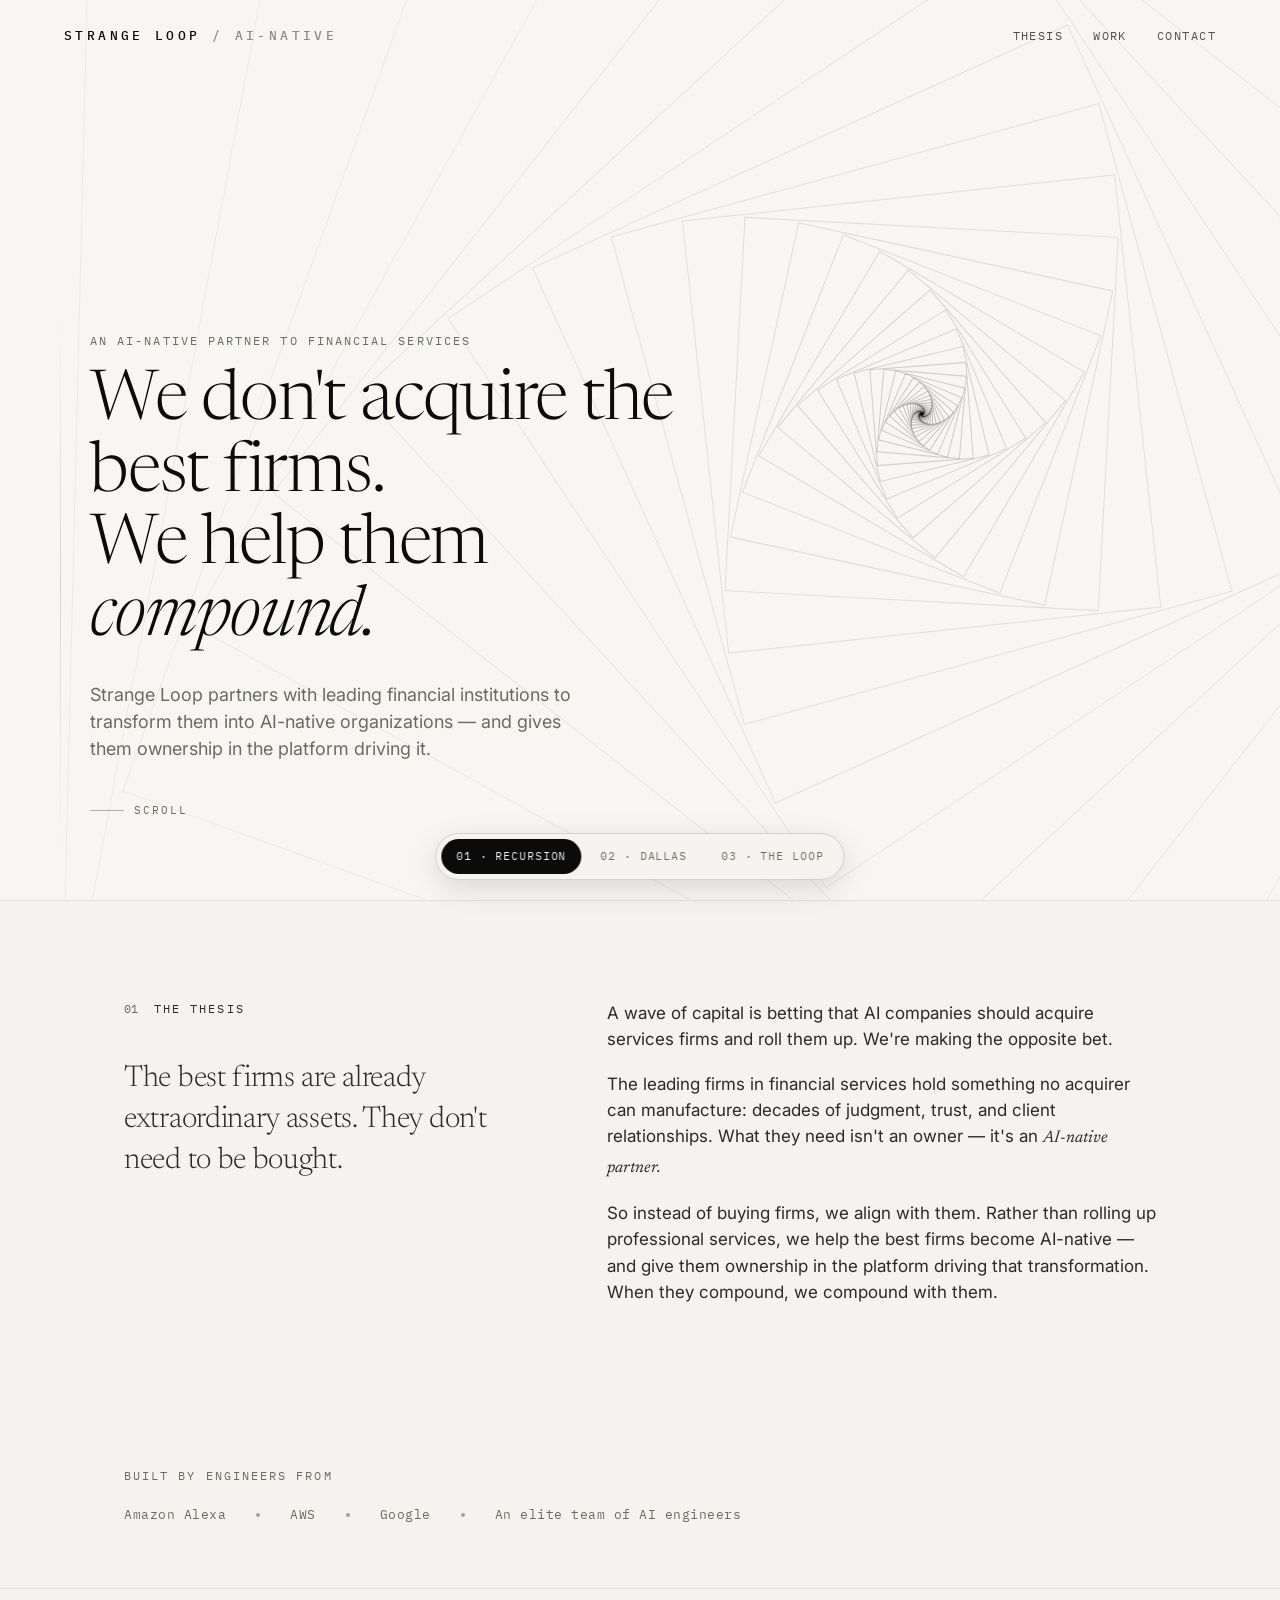
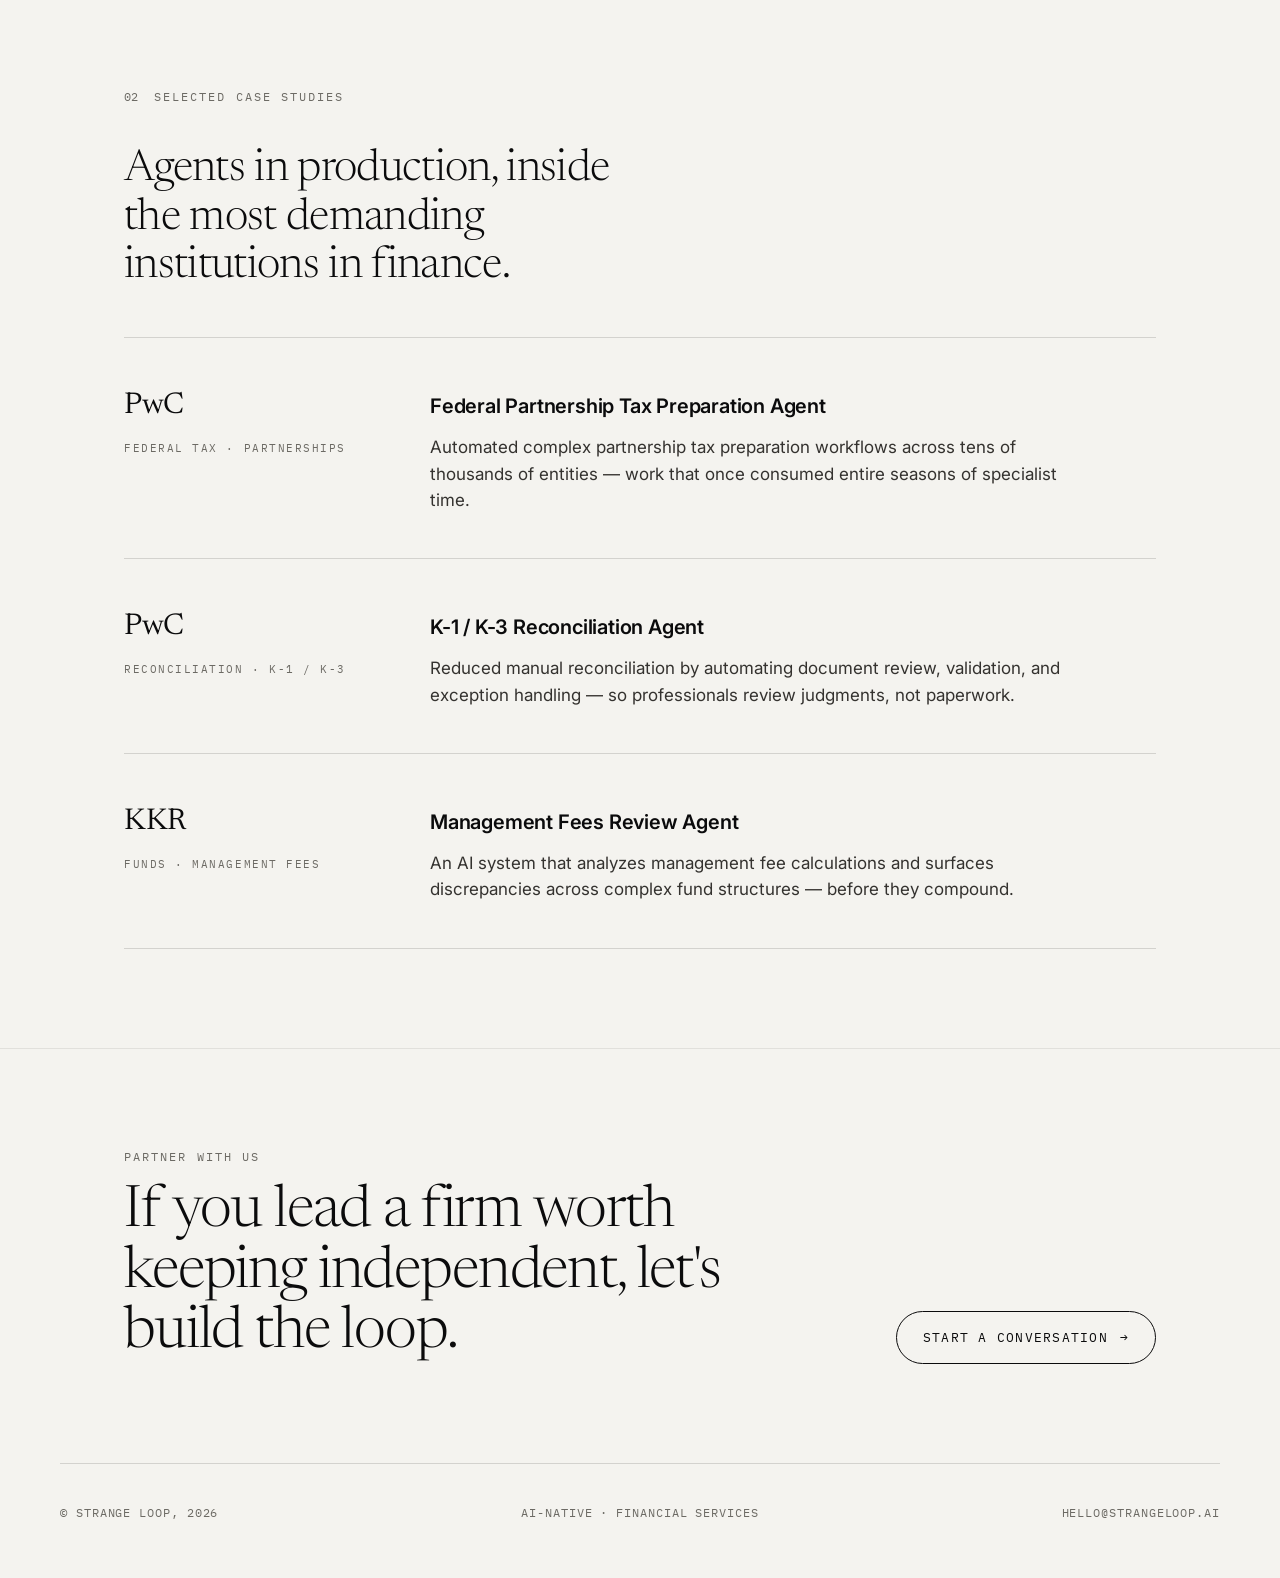
==== option1.html @ 47e1f04c "Strange Loop — one-page site with three hero concepts Co-Authored-By: Claude Opus 4.8 (1M context) <" ====
<!DOCTYPE html>
<html lang="en">
<head>
<meta charset="UTF-8">
<meta name="viewport" content="width=device-width, initial-scale=1">
<title>Strange Loop — AI-native partnership for financial services</title>
<meta name="description" content="Strange Loop partners with leading financial institutions to transform them into AI-native organizations.">
<link rel="stylesheet" href="styles.css">
<style>
  /* Concept 01 — Escher / recursive strange-loop, stark on paper */
  .hero { background: #f7f6f2; }
  .hero__canvas { z-index: 0; }
  .hero__inner::before {
    /* hairline framing the type, echoing the recursion */
    content: ""; position: absolute; left: 0; top: 96px; bottom: 40px; width: 1px;
    background: linear-gradient(180deg, transparent, var(--line), transparent);
  }
  .hero__inner { padding-left: 30px; }
  @media (max-width: 680px){ .hero__inner { padding-left: 0; } .hero__inner::before{ display:none; } }
</style>
</head>
<body>

<header class="nav">
  <div class="mark">STRANGE&nbsp;LOOP <span>/ AI-NATIVE</span></div>
  <nav class="links">
    <a href="#thesis">Thesis</a>
    <a href="#work">Work</a>
    <a href="#contact">Contact</a>
  </nav>
</header>

<section class="hero">
  <canvas class="hero__canvas" id="loop"></canvas>
  <div class="hero__inner wrap">
    <p class="eyebrow">An AI-native partner to financial services</p>
    <h1>We don't acquire the best firms.<br>We help them <em>compound.</em></h1>
    <p class="lede">Strange Loop partners with leading financial institutions to transform
       them into AI-native organizations — and gives them ownership in the platform driving it.</p>
    <span class="scrollcue">Scroll</span>
  </div>
</section>

<!-- ===== shared content ===== -->
<main>

<section class="band" id="thesis">
  <div class="wrap split reveal">
    <div>
      <div class="kicker-row"><span class="idx">01</span><p class="eyebrow">The thesis</p></div>
      <p class="lead-para">The best firms are already extraordinary assets. They don't need to be bought.</p>
    </div>
    <div>
      <p>A wave of capital is betting that AI companies should acquire services firms and roll them
         up. We're making the opposite bet.</p>
      <p>The leading firms in financial services hold something no acquirer can manufacture: decades
         of judgment, trust, and client relationships. What they need isn't an owner — it's an
         <span class="pull"><em>AI-native partner.</em></span></p>
      <p>So instead of buying firms, we align with them. Rather than rolling up professional services,
         we help the best firms become AI-native — and give them ownership in the platform driving
         that transformation. When they compound, we compound with them.</p>
    </div>
  </div>
</section>

<section class="band--tight">
  <div class="wrap reveal">
    <p class="eyebrow" style="margin-bottom:20px">Built by engineers from</p>
    <div class="cred">
      <span>Amazon&nbsp;Alexa</span><span class="dot"></span>
      <span>AWS</span><span class="dot"></span>
      <span>Google</span><span class="dot"></span>
      <span>An elite team of AI engineers</span>
    </div>
  </div>
</section>

<section class="band" id="work">
  <div class="wrap">
    <div class="kicker-row reveal"><span class="idx">02</span><p class="eyebrow">Selected case studies</p></div>
    <h2 class="section-title reveal" style="margin-bottom:46px">Agents in production, inside the most
        demanding institutions in finance.</h2>

    <div class="cases">
      <article class="case reveal">
        <div class="case__meta">
          <div class="client">PwC</div>
          <div class="tag">Federal Tax · Partnerships</div>
        </div>
        <div class="case__body">
          <h3>Federal Partnership Tax Preparation Agent</h3>
          <p>Automated complex partnership tax preparation workflows across tens of thousands of
             entities — work that once consumed entire seasons of specialist time.</p>
        </div>
      </article>

      <article class="case reveal">
        <div class="case__meta">
          <div class="client">PwC</div>
          <div class="tag">Reconciliation · K-1 / K-3</div>
        </div>
        <div class="case__body">
          <h3>K-1 / K-3 Reconciliation Agent</h3>
          <p>Reduced manual reconciliation by automating document review, validation, and exception
             handling — so professionals review judgments, not paperwork.</p>
        </div>
      </article>

      <article class="case reveal">
        <div class="case__meta">
          <div class="client">KKR</div>
          <div class="tag">Funds · Management Fees</div>
        </div>
        <div class="case__body">
          <h3>Management Fees Review Agent</h3>
          <p>An AI system that analyzes management fee calculations and surfaces discrepancies across
             complex fund structures — before they compound.</p>
        </div>
      </article>
    </div>
  </div>
</section>

<section class="band" id="contact">
  <div class="wrap cta reveal">
    <div>
      <p class="eyebrow">Partner with us</p>
      <h2>If you lead a firm worth keeping independent, let's build the loop.</h2>
    </div>
    <a class="btn" href="mailto:hello@strangeloop.ai">Start a conversation <span class="arr">→</span></a>
  </div>
</section>

<footer class="foot wrap">
  <span>© Strange Loop, 2026</span>
  <span>AI-native · Financial services</span>
  <span>hello@strangeloop.ai</span>
</footer>
</main>

<!-- concept switcher -->
<nav class="switcher">
  <a href="option1.html" class="active">01 · Recursion</a>
  <a href="option2.html">02 · Dallas</a>
  <a href="option3.html">03 · The Loop</a>
</nav>

<script>
/* ---- recursive "strange loop": an endlessly zooming Droste vortex of hairline squares ---- */
(function () {
  const cv = document.getElementById('loop');
  const ctx = cv.getContext('2d');
  let w, h, dpr, cx, cy;
  const K = 0.86;           // scale between successive frames
  const STEP = 0.16;        // rotation between successive frames (radians)
  const COUNT = 60;         // depth of recursion
  let phase = 0;

  function resize() {
    dpr = Math.min(window.devicePixelRatio || 1, 2);
    w = cv.clientWidth; h = cv.clientHeight;
    cv.width = w * dpr; cv.height = h * dpr;
    ctx.setTransform(dpr, 0, 0, dpr, 0, 0);
    // vortex sits to the right, bleeding off-canvas — sparse, asymmetric
    cx = w * (w < 700 ? 0.5 : 0.72);
    cy = h * 0.46;
  }
  window.addEventListener('resize', resize);
  resize();

  const reduce = window.matchMedia('(prefers-reduced-motion: reduce)').matches;

  function draw() {
    ctx.clearRect(0, 0, w, h);
    const base = Math.max(w, h) * 1.35;
    ctx.lineJoin = 'miter';
    for (let i = COUNT - 1; i >= 0; i--) {
      const t = i + phase;
      const s = base * Math.pow(K, t);
      const rot = t * STEP;
      // depth-based fade: nearer (large) squares faintest, so the eye falls inward forever
      const depth = i / COUNT;
      const alpha = 0.05 + 0.5 * Math.pow(depth, 1.3);
      ctx.save();
      ctx.translate(cx, cy);
      ctx.rotate(rot);
      ctx.strokeStyle = 'rgba(11,11,12,' + alpha.toFixed(3) + ')';
      ctx.lineWidth = 1;
      ctx.strokeRect(-s / 2, -s / 2, s, s);
      ctx.restore();
    }
    if (!reduce) {
      phase += 0.0016;             // continuous inward zoom — the loop never closes
      if (phase >= 1) phase -= 1;  // seamless wrap: square i takes square (i+1)'s place
    }
    requestAnimationFrame(draw);
  }
  draw();
})();

/* reveal on scroll */
(function () {
  const io = new IntersectionObserver((es) => {
    es.forEach(e => { if (e.isIntersecting) { e.target.classList.add('in'); io.unobserve(e.target); } });
  }, { threshold: 0.12 });
  document.querySelectorAll('.reveal').forEach(el => io.observe(el));
})();
</script>
</body>
</html>
---- styles.css ----
/* ============================================================
   STRANGE LOOP — shared stylesheet
   Tech / private-equity register: stark, editorial, monochrome.
   ============================================================ */

@import url('https://fonts.googleapis.com/css2?family=Newsreader:ital,opsz,wght@0,6..72,300;0,6..72,400;0,6..72,500;1,6..72,300&family=Inter:wght@400;500;600&family=IBM+Plex+Mono:wght@400;500&display=swap');

:root {
  --ink:    #0b0b0c;
  --paper:  #f4f3ef;
  --paper2: #eceae3;
  --muted:  #6c6a64;
  --line:   rgba(11, 11, 12, 0.14);
  --line-2: rgba(11, 11, 12, 0.08);
  --accent: #9a3b2e;            /* restrained oxblood, used almost nowhere */

  --serif: 'Newsreader', Georgia, 'Times New Roman', serif;
  --sans:  'Inter', -apple-system, BlinkMacSystemFont, 'Segoe UI', sans-serif;
  --mono:  'IBM Plex Mono', ui-monospace, 'SF Mono', Menlo, monospace;

  --maxw: 1160px;
  --gutter: clamp(22px, 5vw, 64px);
}

* { box-sizing: border-box; }

html { -webkit-text-size-adjust: 100%; scroll-behavior: smooth; }

body {
  margin: 0;
  background: var(--paper);
  color: var(--ink);
  font-family: var(--sans);
  font-size: 17px;
  line-height: 1.55;
  -webkit-font-smoothing: antialiased;
  text-rendering: optimizeLegibility;
}

a { color: inherit; text-decoration: none; }

.wrap { max-width: var(--maxw); margin: 0 auto; padding: 0 var(--gutter); }

/* ---------- eyebrow / labels ---------- */
.eyebrow {
  font-family: var(--mono);
  font-size: 11.5px;
  letter-spacing: 0.18em;
  text-transform: uppercase;
  color: var(--muted);
  margin: 0;
}

/* ---------- top nav ---------- */
.nav {
  position: absolute;
  top: 0; left: 0; right: 0;
  z-index: 20;
  display: flex;
  align-items: center;
  justify-content: space-between;
  padding: 26px var(--gutter);
}
.nav .mark {
  font-family: var(--mono);
  font-size: 13px;
  letter-spacing: 0.26em;
  text-transform: uppercase;
  font-weight: 500;
}
.nav .mark span { opacity: 0.45; }
.nav .links {
  display: flex;
  gap: 30px;
  font-family: var(--mono);
  font-size: 12px;
  letter-spacing: 0.12em;
  text-transform: uppercase;
}
.nav .links a { opacity: 0.7; transition: opacity .2s; }
.nav .links a:hover { opacity: 1; }
@media (max-width: 680px) { .nav .links { display: none; } }

/* ---------- hero (shared frame; visuals overridden per page) ---------- */
.hero {
  position: relative;
  min-height: 100vh;
  min-height: 100svh;
  display: flex;
  align-items: flex-end;
  overflow: hidden;
}
.hero__canvas, .hero__video {
  position: absolute;
  inset: 0;
  width: 100%;
  height: 100%;
  z-index: 0;
}
.hero__video { object-fit: cover; }
.hero__inner {
  position: relative;
  z-index: 10;
  width: 100%;
  padding-top: 120px;
  padding-bottom: clamp(48px, 9vh, 110px);
}
.hero h1 {
  font-family: var(--serif);
  font-weight: 300;
  font-size: clamp(33px, 5.4vw, 70px);
  line-height: 1.04;
  letter-spacing: -0.018em;
  margin: 18px 0 0;
  max-width: 16ch;
}
.hero h1 em { font-style: italic; }
.hero .lede {
  margin: 26px 0 0;
  max-width: 46ch;
  font-size: clamp(15px, 1.5vw, 18px);
  color: var(--muted);
  line-height: 1.5;
}
.hero .scrollcue {
  margin-top: 40px;
  font-family: var(--mono);
  font-size: 11px;
  letter-spacing: 0.18em;
  text-transform: uppercase;
  color: var(--muted);
  display: inline-flex;
  align-items: center;
  gap: 10px;
}
.hero .scrollcue::before {
  content: ""; width: 34px; height: 1px; background: currentColor; opacity: .5;
}

/* dark hero variant (video / dark canvas) */
.hero--dark { background: #050506; color: #f4f3ef; }
.hero--dark .lede { color: rgba(244,243,239,0.66); }
.hero--dark .scrollcue { color: rgba(244,243,239,0.6); }
.hero--dark .nav .links a, .hero--dark .nav .mark { color: #f4f3ef; }
.scrim {
  position: absolute; inset: 0; z-index: 5;
  background:
    linear-gradient(180deg, rgba(5,5,6,0.55) 0%, rgba(5,5,6,0.12) 32%, rgba(5,5,6,0.2) 62%, rgba(5,5,6,0.86) 100%);
}

/* ---------- section scaffolding ---------- */
section { position: relative; }
.band { padding: clamp(70px, 11vh, 140px) 0; border-top: 1px solid var(--line-2); }
.band--tight { padding: clamp(48px, 7vh, 96px) 0; }

.measure { max-width: 60ch; }

.kicker-row {
  display: flex; align-items: baseline; gap: 16px;
  margin-bottom: 40px;
}
.kicker-row .idx { font-family: var(--mono); font-size: 12px; color: var(--muted); }

h2.section-title {
  font-family: var(--serif);
  font-weight: 300;
  font-size: clamp(26px, 3.6vw, 44px);
  line-height: 1.1;
  letter-spacing: -0.015em;
  margin: 12px 0 0;
  max-width: 22ch;
}

.lead-para {
  font-family: var(--serif);
  font-weight: 300;
  font-size: clamp(20px, 2.5vw, 30px);
  line-height: 1.38;
  letter-spacing: -0.01em;
  margin: 0;
  max-width: 26ch;
}

/* ---------- thesis split ---------- */
.split {
  display: grid;
  grid-template-columns: 0.85fr 1.15fr;
  gap: clamp(30px, 6vw, 90px);
  align-items: start;
}
@media (max-width: 820px) { .split { grid-template-columns: 1fr; gap: 26px; } }
.split p { margin: 0 0 18px; color: #2c2b29; }
.split p:last-child { margin-bottom: 0; }
.split .pull { font-family: var(--serif); }

/* ---------- credibility strip ---------- */
.cred {
  display: flex; flex-wrap: wrap; align-items: center;
  gap: 14px 30px;
  font-family: var(--mono);
  font-size: 12.5px;
  letter-spacing: 0.04em;
  color: var(--muted);
}
.cred .dot { width: 4px; height: 4px; border-radius: 50%; background: var(--muted); opacity: .6; }

/* ---------- case studies ---------- */
.cases { display: grid; grid-template-columns: 1fr; }
.case {
  display: grid;
  grid-template-columns: 0.5fr 1.5fr;
  gap: clamp(20px, 5vw, 70px);
  padding: clamp(34px, 5vh, 56px) 0;
  border-top: 1px solid var(--line);
  align-items: baseline;
}
.case:last-child { border-bottom: 1px solid var(--line); }
@media (max-width: 760px) { .case { grid-template-columns: 1fr; gap: 14px; } }
.case__meta .client {
  font-family: var(--serif);
  font-size: clamp(22px, 2.6vw, 30px);
  font-weight: 400;
  letter-spacing: -0.01em;
}
.case__meta .tag {
  margin-top: 10px;
  font-family: var(--mono);
  font-size: 11px;
  letter-spacing: 0.14em;
  text-transform: uppercase;
  color: var(--muted);
}
.case__body h3 {
  font-family: var(--sans);
  font-weight: 600;
  font-size: clamp(17px, 1.7vw, 20px);
  letter-spacing: -0.01em;
  margin: 0 0 12px;
}
.case__body p { margin: 0; color: #34322f; max-width: 58ch; }
.case__num {
  font-family: var(--mono); font-size: 12px; color: var(--muted);
}

/* ---------- CTA / contact ---------- */
.cta {
  display: grid; grid-template-columns: 1fr auto; gap: 30px;
  align-items: end;
}
@media (max-width: 700px){ .cta { grid-template-columns: 1fr; } }
.cta h2 {
  font-family: var(--serif); font-weight: 300;
  font-size: clamp(30px, 5vw, 58px); line-height: 1.05;
  letter-spacing: -0.02em; margin: 16px 0 0; max-width: 18ch;
}
.btn {
  display: inline-flex; align-items: center; gap: 12px;
  font-family: var(--mono); font-size: 12.5px; letter-spacing: 0.1em;
  text-transform: uppercase;
  border: 1px solid var(--ink);
  padding: 16px 26px;
  border-radius: 100px;
  transition: background .22s, color .22s;
  white-space: nowrap;
}
.btn:hover { background: var(--ink); color: var(--paper); }
.btn .arr { transition: transform .22s; }
.btn:hover .arr { transform: translateX(4px); }

/* ---------- footer ---------- */
.foot {
  border-top: 1px solid var(--line);
  padding: 40px 0 56px;
  display: flex; flex-wrap: wrap; justify-content: space-between; gap: 16px;
  font-family: var(--mono); font-size: 11.5px; letter-spacing: 0.08em;
  color: var(--muted); text-transform: uppercase;
}

/* ---------- page switcher (to compare the three concepts) ---------- */
.switcher {
  position: fixed; z-index: 60;
  bottom: 20px; left: 50%; transform: translateX(-50%);
  display: flex; gap: 4px; padding: 5px;
  background: rgba(244,243,239,0.82);
  backdrop-filter: blur(12px) saturate(140%);
  border: 1px solid var(--line);
  border-radius: 100px;
  box-shadow: 0 8px 30px rgba(0,0,0,0.12);
}
.switcher a {
  font-family: var(--mono); font-size: 11px; letter-spacing: 0.08em;
  text-transform: uppercase;
  padding: 9px 15px; border-radius: 100px; color: var(--muted);
  transition: background .2s, color .2s;
}
.switcher a:hover { color: var(--ink); }
.switcher a.active { background: var(--ink); color: var(--paper); }

/* reveal on scroll */
.reveal { opacity: 0; transform: translateY(14px); transition: opacity .8s ease, transform .8s ease; }
.reveal.in { opacity: 1; transform: none; }
@media (prefers-reduced-motion: reduce) {
  .reveal { opacity: 1; transform: none; transition: none; }
  html { scroll-behavior: auto; }
}
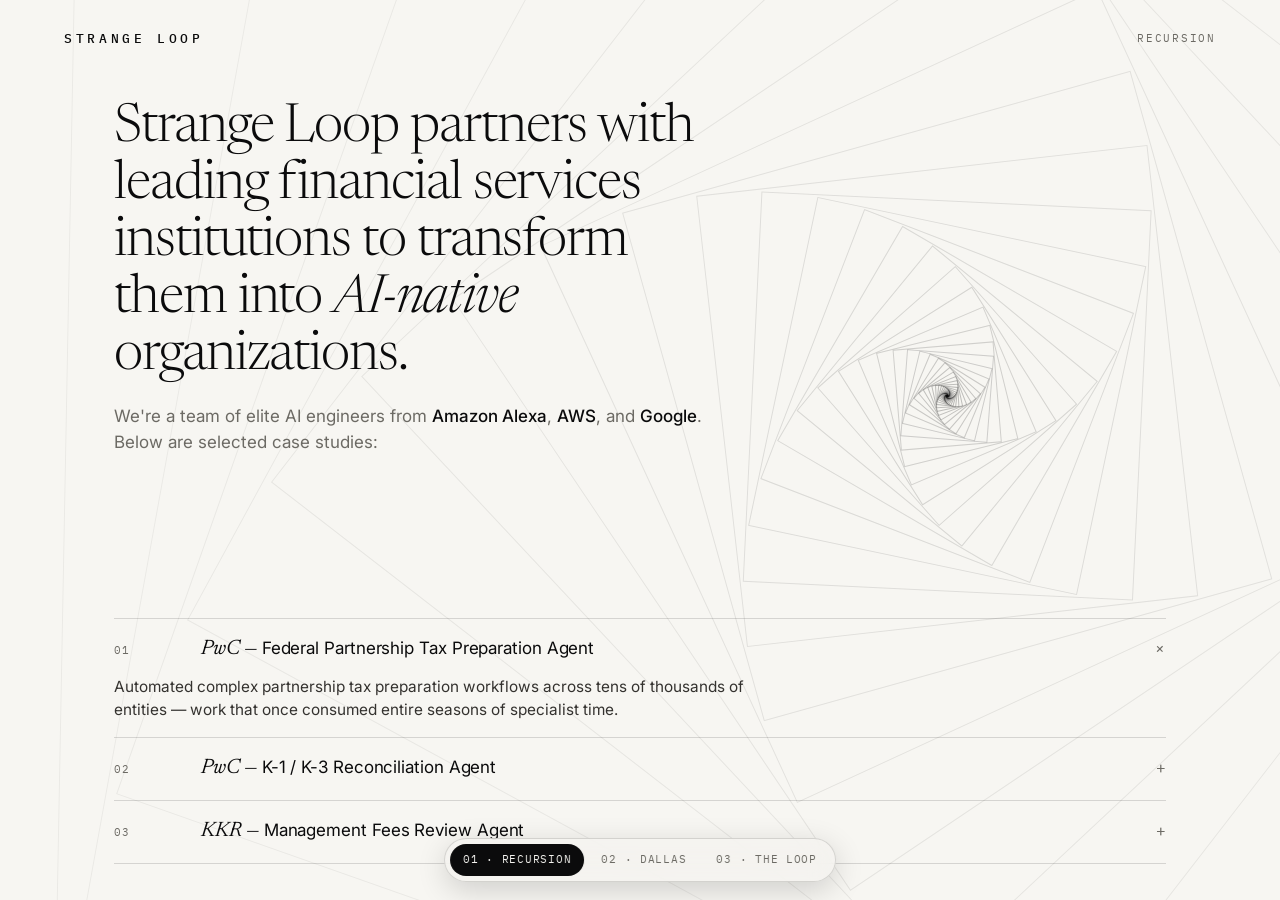
==== commit bfb98616: "Single-screen layout, exact supplied copy only, collapsible case studies Co-Authored-By: Claude Opus" ====
--- a/option1.html
+++ b/option1.html
@@ -3,142 +3,59 @@
 <head>
 <meta charset="UTF-8">
 <meta name="viewport" content="width=device-width, initial-scale=1">
-<title>Strange Loop — AI-native partnership for financial services</title>
-<meta name="description" content="Strange Loop partners with leading financial institutions to transform them into AI-native organizations.">
+<title>Strange Loop</title>
+<meta name="description" content="Strange Loop partners with leading financial services institutions to transform them into AI-native organizations.">
 <link rel="stylesheet" href="styles.css">
 <style>
-  /* Concept 01 — Escher / recursive strange-loop, stark on paper */
-  .hero { background: #f7f6f2; }
-  .hero__canvas { z-index: 0; }
-  .hero__inner::before {
-    /* hairline framing the type, echoing the recursion */
-    content: ""; position: absolute; left: 0; top: 96px; bottom: 40px; width: 1px;
-    background: linear-gradient(180deg, transparent, var(--line), transparent);
-  }
-  .hero__inner { padding-left: 30px; }
-  @media (max-width: 680px){ .hero__inner { padding-left: 0; } .hero__inner::before{ display:none; } }
+  .stage { background: #f7f6f2; }   /* Concept 01 — Escher / recursive loop, ink on paper */
 </style>
 </head>
 <body>
+<div class="stage">
+  <canvas class="stage__bg" id="loop"></canvas>
 
-<header class="nav">
-  <div class="mark">STRANGE&nbsp;LOOP <span>/ AI-NATIVE</span></div>
-  <nav class="links">
-    <a href="#thesis">Thesis</a>
-    <a href="#work">Work</a>
-    <a href="#contact">Contact</a>
-  </nav>
-</header>
+  <header class="nav">
+    <div class="mark">Strange&nbsp;Loop</div>
+    <div class="meta">Recursion</div>
+  </header>
 
-<section class="hero">
-  <canvas class="hero__canvas" id="loop"></canvas>
-  <div class="hero__inner wrap">
-    <p class="eyebrow">An AI-native partner to financial services</p>
-    <h1>We don't acquire the best firms.<br>We help them <em>compound.</em></h1>
-    <p class="lede">Strange Loop partners with leading financial institutions to transform
-       them into AI-native organizations — and gives them ownership in the platform driving it.</p>
-    <span class="scrollcue">Scroll</span>
-  </div>
-</section>
+  <div class="frame">
+    <div>
+      <h1 class="headline">Strange Loop partners with leading financial services institutions to transform them into <em>AI-native</em> organizations.</h1>
+      <p class="intro">We're a team of elite AI engineers from <b>Amazon Alexa</b>, <b>AWS</b>, and <b>Google</b>. Below are selected case studies:</p>
+    </div>
 
-<!-- ===== shared content ===== -->
-<main>
+    <div class="studies">
+      <details class="study" open>
+        <summary>
+          <span class="idx">01</span>
+          <span class="client">PwC&thinsp;—&thinsp;<b>Federal Partnership Tax Preparation Agent</b></span>
+          <span class="sign">+</span>
+        </summary>
+        <p class="desc">Automated complex partnership tax preparation workflows across tens of thousands of entities — work that once consumed entire seasons of specialist time.</p>
+      </details>
 
-<section class="band" id="thesis">
-  <div class="wrap split reveal">
-    <div>
-      <div class="kicker-row"><span class="idx">01</span><p class="eyebrow">The thesis</p></div>
-      <p class="lead-para">The best firms are already extraordinary assets. They don't need to be bought.</p>
-    </div>
-    <div>
-      <p>A wave of capital is betting that AI companies should acquire services firms and roll them
-         up. We're making the opposite bet.</p>
-      <p>The leading firms in financial services hold something no acquirer can manufacture: decades
-         of judgment, trust, and client relationships. What they need isn't an owner — it's an
-         <span class="pull"><em>AI-native partner.</em></span></p>
-      <p>So instead of buying firms, we align with them. Rather than rolling up professional services,
-         we help the best firms become AI-native — and give them ownership in the platform driving
-         that transformation. When they compound, we compound with them.</p>
+      <details class="study">
+        <summary>
+          <span class="idx">02</span>
+          <span class="client">PwC&thinsp;—&thinsp;<b>K-1 / K-3 Reconciliation Agent</b></span>
+          <span class="sign">+</span>
+        </summary>
+        <p class="desc">Reduced manual reconciliation work by automating document review, validation, and exception handling — so professionals review judgments, not paperwork.</p>
+      </details>
+
+      <details class="study">
+        <summary>
+          <span class="idx">03</span>
+          <span class="client">KKR&thinsp;—&thinsp;<b>Management Fees Review Agent</b></span>
+          <span class="sign">+</span>
+        </summary>
+        <p class="desc">Built an AI system that analyzes management fee calculations and surfaces discrepancies across complex fund structures — before they compound.</p>
+      </details>
     </div>
   </div>
-</section>
+</div>
 
-<section class="band--tight">
-  <div class="wrap reveal">
-    <p class="eyebrow" style="margin-bottom:20px">Built by engineers from</p>
-    <div class="cred">
-      <span>Amazon&nbsp;Alexa</span><span class="dot"></span>
-      <span>AWS</span><span class="dot"></span>
-      <span>Google</span><span class="dot"></span>
-      <span>An elite team of AI engineers</span>
-    </div>
-  </div>
-</section>
-
-<section class="band" id="work">
-  <div class="wrap">
-    <div class="kicker-row reveal"><span class="idx">02</span><p class="eyebrow">Selected case studies</p></div>
-    <h2 class="section-title reveal" style="margin-bottom:46px">Agents in production, inside the most
-        demanding institutions in finance.</h2>
-
-    <div class="cases">
-      <article class="case reveal">
-        <div class="case__meta">
-          <div class="client">PwC</div>
-          <div class="tag">Federal Tax · Partnerships</div>
-        </div>
-        <div class="case__body">
-          <h3>Federal Partnership Tax Preparation Agent</h3>
-          <p>Automated complex partnership tax preparation workflows across tens of thousands of
-             entities — work that once consumed entire seasons of specialist time.</p>
-        </div>
-      </article>
-
-      <article class="case reveal">
-        <div class="case__meta">
-          <div class="client">PwC</div>
-          <div class="tag">Reconciliation · K-1 / K-3</div>
-        </div>
-        <div class="case__body">
-          <h3>K-1 / K-3 Reconciliation Agent</h3>
-          <p>Reduced manual reconciliation by automating document review, validation, and exception
-             handling — so professionals review judgments, not paperwork.</p>
-        </div>
-      </article>
-
-      <article class="case reveal">
-        <div class="case__meta">
-          <div class="client">KKR</div>
-          <div class="tag">Funds · Management Fees</div>
-        </div>
-        <div class="case__body">
-          <h3>Management Fees Review Agent</h3>
-          <p>An AI system that analyzes management fee calculations and surfaces discrepancies across
-             complex fund structures — before they compound.</p>
-        </div>
-      </article>
-    </div>
-  </div>
-</section>
-
-<section class="band" id="contact">
-  <div class="wrap cta reveal">
-    <div>
-      <p class="eyebrow">Partner with us</p>
-      <h2>If you lead a firm worth keeping independent, let's build the loop.</h2>
-    </div>
-    <a class="btn" href="mailto:hello@strangeloop.ai">Start a conversation <span class="arr">→</span></a>
-  </div>
-</section>
-
-<footer class="foot wrap">
-  <span>© Strange Loop, 2026</span>
-  <span>AI-native · Financial services</span>
-  <span>hello@strangeloop.ai</span>
-</footer>
-</main>
-
-<!-- concept switcher -->
 <nav class="switcher">
   <a href="option1.html" class="active">01 · Recursion</a>
   <a href="option2.html">02 · Dallas</a>
@@ -146,65 +63,39 @@
 </nav>
 
 <script>
-/* ---- recursive "strange loop": an endlessly zooming Droste vortex of hairline squares ---- */
+/* recursive "strange loop": an endlessly zooming Droste vortex of hairline squares */
 (function () {
   const cv = document.getElementById('loop');
   const ctx = cv.getContext('2d');
   let w, h, dpr, cx, cy;
-  const K = 0.86;           // scale between successive frames
-  const STEP = 0.16;        // rotation between successive frames (radians)
-  const COUNT = 60;         // depth of recursion
+  const K = 0.86, STEP = 0.16, COUNT = 60;
   let phase = 0;
-
   function resize() {
     dpr = Math.min(window.devicePixelRatio || 1, 2);
     w = cv.clientWidth; h = cv.clientHeight;
     cv.width = w * dpr; cv.height = h * dpr;
     ctx.setTransform(dpr, 0, 0, dpr, 0, 0);
-    // vortex sits to the right, bleeding off-canvas — sparse, asymmetric
-    cx = w * (w < 700 ? 0.5 : 0.72);
-    cy = h * 0.46;
+    cx = w * (w < 760 ? 0.5 : 0.74); cy = h * 0.44;
   }
-  window.addEventListener('resize', resize);
-  resize();
-
+  window.addEventListener('resize', resize); resize();
   const reduce = window.matchMedia('(prefers-reduced-motion: reduce)').matches;
-
   function draw() {
     ctx.clearRect(0, 0, w, h);
-    const base = Math.max(w, h) * 1.35;
-    ctx.lineJoin = 'miter';
+    const base = Math.max(w, h) * 1.4;
     for (let i = COUNT - 1; i >= 0; i--) {
       const t = i + phase;
       const s = base * Math.pow(K, t);
-      const rot = t * STEP;
-      // depth-based fade: nearer (large) squares faintest, so the eye falls inward forever
       const depth = i / COUNT;
       const alpha = 0.05 + 0.5 * Math.pow(depth, 1.3);
-      ctx.save();
-      ctx.translate(cx, cy);
-      ctx.rotate(rot);
+      ctx.save(); ctx.translate(cx, cy); ctx.rotate(t * STEP);
       ctx.strokeStyle = 'rgba(11,11,12,' + alpha.toFixed(3) + ')';
-      ctx.lineWidth = 1;
-      ctx.strokeRect(-s / 2, -s / 2, s, s);
-      ctx.restore();
+      ctx.lineWidth = 1; ctx.strokeRect(-s / 2, -s / 2, s, s); ctx.restore();
     }
-    if (!reduce) {
-      phase += 0.0016;             // continuous inward zoom — the loop never closes
-      if (phase >= 1) phase -= 1;  // seamless wrap: square i takes square (i+1)'s place
-    }
+    if (!reduce) { phase += 0.0016; if (phase >= 1) phase -= 1; }
     requestAnimationFrame(draw);
   }
   draw();
 })();
-
-/* reveal on scroll */
-(function () {
-  const io = new IntersectionObserver((es) => {
-    es.forEach(e => { if (e.isIntersecting) { e.target.classList.add('in'); io.unobserve(e.target); } });
-  }, { threshold: 0.12 });
-  document.querySelectorAll('.reveal').forEach(el => io.observe(el));
-})();
 </script>
 </body>
 </html>
--- a/styles.css
+++ b/styles.css
@@ -1,305 +1,184 @@
 /* ============================================================
-   STRANGE LOOP — shared stylesheet
-   Tech / private-equity register: stark, editorial, monochrome.
+   STRANGE LOOP — single-screen, above-the-fold layout
+   Only the supplied copy. Three hero treatments share this frame.
    ============================================================ */
 
-@import url('https://fonts.googleapis.com/css2?family=Newsreader:ital,opsz,wght@0,6..72,300;0,6..72,400;0,6..72,500;1,6..72,300&family=Inter:wght@400;500;600&family=IBM+Plex+Mono:wght@400;500&display=swap');
+@import url('https://fonts.googleapis.com/css2?family=Newsreader:ital,opsz,wght@0,6..72,300;0,6..72,400;0,6..72,500;1,6..72,300;1,6..72,400&family=Inter:wght@400;500;600&family=IBM+Plex+Mono:wght@400;500&display=swap');
 
 :root {
   --ink:    #0b0b0c;
   --paper:  #f4f3ef;
-  --paper2: #eceae3;
   --muted:  #6c6a64;
   --line:   rgba(11, 11, 12, 0.14);
-  --line-2: rgba(11, 11, 12, 0.08);
-  --accent: #9a3b2e;            /* restrained oxblood, used almost nowhere */
 
   --serif: 'Newsreader', Georgia, 'Times New Roman', serif;
   --sans:  'Inter', -apple-system, BlinkMacSystemFont, 'Segoe UI', sans-serif;
   --mono:  'IBM Plex Mono', ui-monospace, 'SF Mono', Menlo, monospace;
 
-  --maxw: 1160px;
+  --maxw: 1180px;
   --gutter: clamp(22px, 5vw, 64px);
 }
 
 * { box-sizing: border-box; }
-
-html { -webkit-text-size-adjust: 100%; scroll-behavior: smooth; }
+html, body { height: 100%; }
+html { -webkit-text-size-adjust: 100%; }
 
 body {
   margin: 0;
   background: var(--paper);
   color: var(--ink);
   font-family: var(--sans);
-  font-size: 17px;
-  line-height: 1.55;
+  font-size: 16px;
+  line-height: 1.5;
   -webkit-font-smoothing: antialiased;
   text-rendering: optimizeLegibility;
+  overflow: hidden;                /* single screen, nothing below the fold */
+}
+a { color: inherit; text-decoration: none; }
+
+/* ---------- the one screen ---------- */
+.stage {
+  position: relative;
+  height: 100vh; height: 100svh;
+  display: flex;
+  flex-direction: column;
+  overflow: hidden;
+}
+.stage__bg {
+  position: absolute; inset: 0;
+  width: 100%; height: 100%;
+  z-index: 0;
+}
+video.stage__bg { object-fit: cover; }
+.scrim {
+  position: absolute; inset: 0; z-index: 1;
+  background: linear-gradient(180deg, rgba(5,5,6,0.62) 0%, rgba(5,5,6,0.18) 34%, rgba(5,5,6,0.30) 64%, rgba(5,5,6,0.88) 100%);
 }
 
-a { color: inherit; text-decoration: none; }
-
-.wrap { max-width: var(--maxw); margin: 0 auto; padding: 0 var(--gutter); }
-
-/* ---------- eyebrow / labels ---------- */
-.eyebrow {
+/* ---------- top bar ---------- */
+.nav {
+  position: relative; z-index: 10;
+  display: flex; align-items: center; justify-content: space-between;
+  padding: clamp(20px, 3.2vh, 30px) var(--gutter);
+  flex: 0 0 auto;
+}
+.mark {
   font-family: var(--mono);
-  font-size: 11.5px;
-  letter-spacing: 0.18em;
-  text-transform: uppercase;
-  color: var(--muted);
-  margin: 0;
+  font-size: 13px; letter-spacing: 0.28em; text-transform: uppercase; font-weight: 500;
+}
+.nav .meta {
+  font-family: var(--mono); font-size: 11px; letter-spacing: 0.16em;
+  text-transform: uppercase; color: var(--muted);
 }
 
-/* ---------- top nav ---------- */
-.nav {
-  position: absolute;
-  top: 0; left: 0; right: 0;
-  z-index: 20;
-  display: flex;
-  align-items: center;
-  justify-content: space-between;
-  padding: 26px var(--gutter);
+/* ---------- content frame ---------- */
+.frame {
+  position: relative; z-index: 10;
+  flex: 1 1 auto;
+  display: flex; flex-direction: column; justify-content: space-between;
+  gap: clamp(20px, 3.5vh, 44px);
+  max-width: var(--maxw); width: 100%; margin: 0 auto;
+  padding: clamp(12px, 2.5vh, 30px) var(--gutter) clamp(22px, 4vh, 54px);
 }
-.nav .mark {
-  font-family: var(--mono);
-  font-size: 13px;
-  letter-spacing: 0.26em;
-  text-transform: uppercase;
-  font-weight: 500;
-}
-.nav .mark span { opacity: 0.45; }
-.nav .links {
-  display: flex;
-  gap: 30px;
-  font-family: var(--mono);
-  font-size: 12px;
-  letter-spacing: 0.12em;
-  text-transform: uppercase;
-}
-.nav .links a { opacity: 0.7; transition: opacity .2s; }
-.nav .links a:hover { opacity: 1; }
-@media (max-width: 680px) { .nav .links { display: none; } }
 
-/* ---------- hero (shared frame; visuals overridden per page) ---------- */
-.hero {
-  position: relative;
-  min-height: 100vh;
-  min-height: 100svh;
-  display: flex;
-  align-items: flex-end;
-  overflow: hidden;
-}
-.hero__canvas, .hero__video {
-  position: absolute;
-  inset: 0;
-  width: 100%;
-  height: 100%;
-  z-index: 0;
-}
-.hero__video { object-fit: cover; }
-.hero__inner {
-  position: relative;
-  z-index: 10;
-  width: 100%;
-  padding-top: 120px;
-  padding-bottom: clamp(48px, 9vh, 110px);
-}
-.hero h1 {
+.headline {
   font-family: var(--serif);
   font-weight: 300;
-  font-size: clamp(33px, 5.4vw, 70px);
-  line-height: 1.04;
-  letter-spacing: -0.018em;
-  margin: 18px 0 0;
-  max-width: 16ch;
+  font-size: clamp(27px, 4.2vw, 58px);
+  line-height: 1.06;
+  letter-spacing: -0.02em;
+  margin: 0;
+  max-width: 19ch;
 }
-.hero h1 em { font-style: italic; }
-.hero .lede {
-  margin: 26px 0 0;
-  max-width: 46ch;
-  font-size: clamp(15px, 1.5vw, 18px);
+.headline em { font-style: italic; }
+
+.intro {
+  margin: clamp(16px, 2.2vh, 26px) 0 0;
+  max-width: 56ch;
+  font-size: clamp(14px, 1.35vw, 17px);
   color: var(--muted);
   line-height: 1.5;
 }
-.hero .scrollcue {
-  margin-top: 40px;
-  font-family: var(--mono);
-  font-size: 11px;
-  letter-spacing: 0.18em;
-  text-transform: uppercase;
-  color: var(--muted);
-  display: inline-flex;
-  align-items: center;
-  gap: 10px;
+.intro b { color: var(--ink); font-weight: 500; }
+
+/* ---------- case studies (collapsible to stay above the fold) ---------- */
+.studies {
+  border-top: 1px solid var(--line);
 }
-.hero .scrollcue::before {
-  content: ""; width: 34px; height: 1px; background: currentColor; opacity: .5;
+.study {
+  border-bottom: 1px solid var(--line);
 }
+.study > summary {
+  list-style: none;
+  cursor: pointer;
+  display: grid;
+  grid-template-columns: minmax(48px, 56px) 1fr auto;
+  align-items: baseline;
+  gap: clamp(12px, 2.4vw, 34px);
+  padding: clamp(11px, 1.7vh, 16px) 0;
+  transition: opacity .2s;
+}
+.study > summary::-webkit-details-marker { display: none; }
+.study > summary:hover { opacity: 0.62; }
+.study .idx {
+  font-family: var(--mono); font-size: 11px; letter-spacing: 0.1em; color: var(--muted);
+}
+.study .client {
+  font-family: var(--serif); font-style: italic; font-weight: 400;
+  font-size: clamp(16px, 1.7vw, 21px);
+}
+.study .client b {
+  font-style: normal; font-weight: 400;
+  font-family: var(--sans); font-size: clamp(14px, 1.45vw, 17px);
+  letter-spacing: -0.005em;
+}
+.study .sign {
+  font-family: var(--mono); font-size: 16px; color: var(--muted); line-height: 1;
+  transition: transform .25s ease;
+}
+.study[open] .sign { transform: rotate(45deg); }
+.study .desc {
+  grid-column: 2 / -1;
+  margin: 0 0 clamp(13px, 1.8vh, 18px);
+  max-width: 64ch;
+  color: #34322f;
+  font-size: clamp(13.5px, 1.2vw, 15.5px);
+  line-height: 1.5;
+}
+.study[open] > summary { padding-bottom: clamp(6px, 1vh, 10px); }
 
-/* dark hero variant (video / dark canvas) */
-.hero--dark { background: #050506; color: #f4f3ef; }
-.hero--dark .lede { color: rgba(244,243,239,0.66); }
-.hero--dark .scrollcue { color: rgba(244,243,239,0.6); }
-.hero--dark .nav .links a, .hero--dark .nav .mark { color: #f4f3ef; }
-.scrim {
-  position: absolute; inset: 0; z-index: 5;
-  background:
-    linear-gradient(180deg, rgba(5,5,6,0.55) 0%, rgba(5,5,6,0.12) 32%, rgba(5,5,6,0.2) 62%, rgba(5,5,6,0.86) 100%);
-}
+/* ---------- dark variant (video / dark canvas) ---------- */
+.stage--dark { background: #050506; color: var(--paper); }
+.stage--dark .intro { color: rgba(244,243,239,0.7); }
+.stage--dark .intro b { color: #fff; }
+.stage--dark .nav .meta { color: rgba(244,243,239,0.62); }
+.stage--dark .studies { border-top-color: rgba(244,243,239,0.22); }
+.stage--dark .study { border-bottom-color: rgba(244,243,239,0.18); }
+.stage--dark .study .idx { color: rgba(244,243,239,0.55); }
+.stage--dark .study .sign { color: rgba(244,243,239,0.6); }
+.stage--dark .study .desc { color: rgba(244,243,239,0.74); }
 
-/* ---------- section scaffolding ---------- */
-section { position: relative; }
-.band { padding: clamp(70px, 11vh, 140px) 0; border-top: 1px solid var(--line-2); }
-.band--tight { padding: clamp(48px, 7vh, 96px) 0; }
-
-.measure { max-width: 60ch; }
-
-.kicker-row {
-  display: flex; align-items: baseline; gap: 16px;
-  margin-bottom: 40px;
-}
-.kicker-row .idx { font-family: var(--mono); font-size: 12px; color: var(--muted); }
-
-h2.section-title {
-  font-family: var(--serif);
-  font-weight: 300;
-  font-size: clamp(26px, 3.6vw, 44px);
-  line-height: 1.1;
-  letter-spacing: -0.015em;
-  margin: 12px 0 0;
-  max-width: 22ch;
-}
-
-.lead-para {
-  font-family: var(--serif);
-  font-weight: 300;
-  font-size: clamp(20px, 2.5vw, 30px);
-  line-height: 1.38;
-  letter-spacing: -0.01em;
-  margin: 0;
-  max-width: 26ch;
-}
-
-/* ---------- thesis split ---------- */
-.split {
-  display: grid;
-  grid-template-columns: 0.85fr 1.15fr;
-  gap: clamp(30px, 6vw, 90px);
-  align-items: start;
-}
-@media (max-width: 820px) { .split { grid-template-columns: 1fr; gap: 26px; } }
-.split p { margin: 0 0 18px; color: #2c2b29; }
-.split p:last-child { margin-bottom: 0; }
-.split .pull { font-family: var(--serif); }
-
-/* ---------- credibility strip ---------- */
-.cred {
-  display: flex; flex-wrap: wrap; align-items: center;
-  gap: 14px 30px;
-  font-family: var(--mono);
-  font-size: 12.5px;
-  letter-spacing: 0.04em;
-  color: var(--muted);
-}
-.cred .dot { width: 4px; height: 4px; border-radius: 50%; background: var(--muted); opacity: .6; }
-
-/* ---------- case studies ---------- */
-.cases { display: grid; grid-template-columns: 1fr; }
-.case {
-  display: grid;
-  grid-template-columns: 0.5fr 1.5fr;
-  gap: clamp(20px, 5vw, 70px);
-  padding: clamp(34px, 5vh, 56px) 0;
-  border-top: 1px solid var(--line);
-  align-items: baseline;
-}
-.case:last-child { border-bottom: 1px solid var(--line); }
-@media (max-width: 760px) { .case { grid-template-columns: 1fr; gap: 14px; } }
-.case__meta .client {
-  font-family: var(--serif);
-  font-size: clamp(22px, 2.6vw, 30px);
-  font-weight: 400;
-  letter-spacing: -0.01em;
-}
-.case__meta .tag {
-  margin-top: 10px;
-  font-family: var(--mono);
-  font-size: 11px;
-  letter-spacing: 0.14em;
-  text-transform: uppercase;
-  color: var(--muted);
-}
-.case__body h3 {
-  font-family: var(--sans);
-  font-weight: 600;
-  font-size: clamp(17px, 1.7vw, 20px);
-  letter-spacing: -0.01em;
-  margin: 0 0 12px;
-}
-.case__body p { margin: 0; color: #34322f; max-width: 58ch; }
-.case__num {
-  font-family: var(--mono); font-size: 12px; color: var(--muted);
-}
-
-/* ---------- CTA / contact ---------- */
-.cta {
-  display: grid; grid-template-columns: 1fr auto; gap: 30px;
-  align-items: end;
-}
-@media (max-width: 700px){ .cta { grid-template-columns: 1fr; } }
-.cta h2 {
-  font-family: var(--serif); font-weight: 300;
-  font-size: clamp(30px, 5vw, 58px); line-height: 1.05;
-  letter-spacing: -0.02em; margin: 16px 0 0; max-width: 18ch;
-}
-.btn {
-  display: inline-flex; align-items: center; gap: 12px;
-  font-family: var(--mono); font-size: 12.5px; letter-spacing: 0.1em;
-  text-transform: uppercase;
-  border: 1px solid var(--ink);
-  padding: 16px 26px;
-  border-radius: 100px;
-  transition: background .22s, color .22s;
-  white-space: nowrap;
-}
-.btn:hover { background: var(--ink); color: var(--paper); }
-.btn .arr { transition: transform .22s; }
-.btn:hover .arr { transform: translateX(4px); }
-
-/* ---------- footer ---------- */
-.foot {
-  border-top: 1px solid var(--line);
-  padding: 40px 0 56px;
-  display: flex; flex-wrap: wrap; justify-content: space-between; gap: 16px;
-  font-family: var(--mono); font-size: 11.5px; letter-spacing: 0.08em;
-  color: var(--muted); text-transform: uppercase;
-}
-
-/* ---------- page switcher (to compare the three concepts) ---------- */
+/* ---------- concept switcher (peruse the three) ---------- */
 .switcher {
-  position: fixed; z-index: 60;
-  bottom: 20px; left: 50%; transform: translateX(-50%);
+  position: fixed; z-index: 60; bottom: 18px; left: 50%; transform: translateX(-50%);
   display: flex; gap: 4px; padding: 5px;
   background: rgba(244,243,239,0.82);
   backdrop-filter: blur(12px) saturate(140%);
-  border: 1px solid var(--line);
-  border-radius: 100px;
-  box-shadow: 0 8px 30px rgba(0,0,0,0.12);
+  border: 1px solid var(--line); border-radius: 100px;
+  box-shadow: 0 8px 30px rgba(0,0,0,0.16);
 }
 .switcher a {
-  font-family: var(--mono); font-size: 11px; letter-spacing: 0.08em;
-  text-transform: uppercase;
-  padding: 9px 15px; border-radius: 100px; color: var(--muted);
+  font-family: var(--mono); font-size: 10.5px; letter-spacing: 0.07em; text-transform: uppercase;
+  padding: 8px 13px; border-radius: 100px; color: var(--muted);
   transition: background .2s, color .2s;
 }
 .switcher a:hover { color: var(--ink); }
 .switcher a.active { background: var(--ink); color: var(--paper); }
 
-/* reveal on scroll */
-.reveal { opacity: 0; transform: translateY(14px); transition: opacity .8s ease, transform .8s ease; }
-.reveal.in { opacity: 1; transform: none; }
+@media (max-width: 600px) {
+  .nav .meta { display: none; }
+  .headline { font-size: clamp(24px, 7vw, 34px); }
+}
 @media (prefers-reduced-motion: reduce) {
-  .reveal { opacity: 1; transform: none; transition: none; }
-  html { scroll-behavior: auto; }
+  .study .sign { transition: none; }
 }
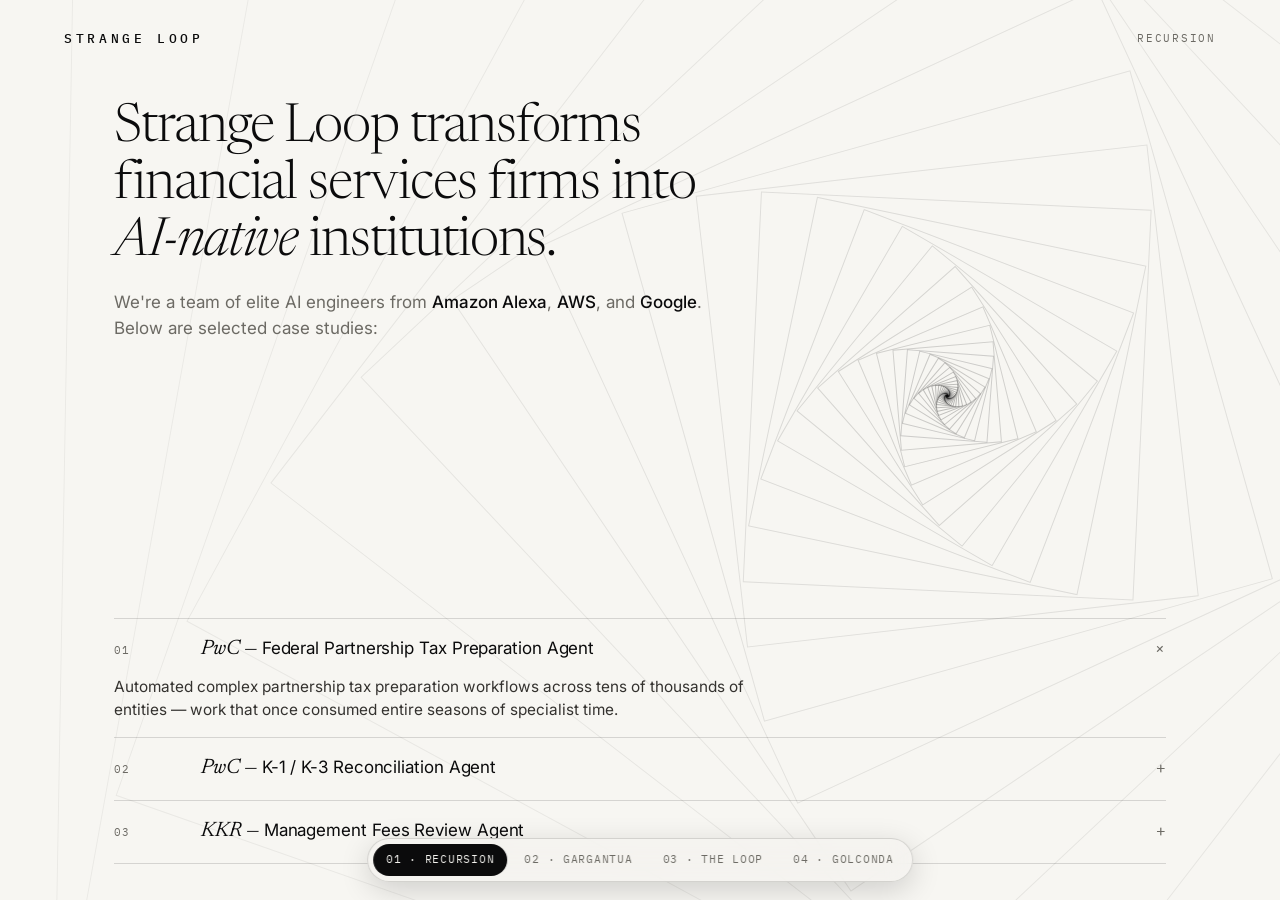
==== commit e52dfa4f: "New headline; swap Dallas for Gargantua black hole; add Magritte Golconda concept Co-Authored-By: Cl" ====
--- a/option1.html
+++ b/option1.html
@@ -21,7 +21,7 @@
 
   <div class="frame">
     <div>
-      <h1 class="headline">Strange Loop partners with leading financial services institutions to transform them into <em>AI-native</em> organizations.</h1>
+      <h1 class="headline">Strange Loop transforms financial services firms into <em>AI-native</em> institutions.</h1>
       <p class="intro">We're a team of elite AI engineers from <b>Amazon Alexa</b>, <b>AWS</b>, and <b>Google</b>. Below are selected case studies:</p>
     </div>
 
@@ -58,8 +58,9 @@
 
 <nav class="switcher">
   <a href="option1.html" class="active">01 · Recursion</a>
-  <a href="option2.html">02 · Dallas</a>
+  <a href="option2.html">02 · Gargantua</a>
   <a href="option3.html">03 · The Loop</a>
+  <a href="option4.html">04 · Golconda</a>
 </nav>
 
 <script>
